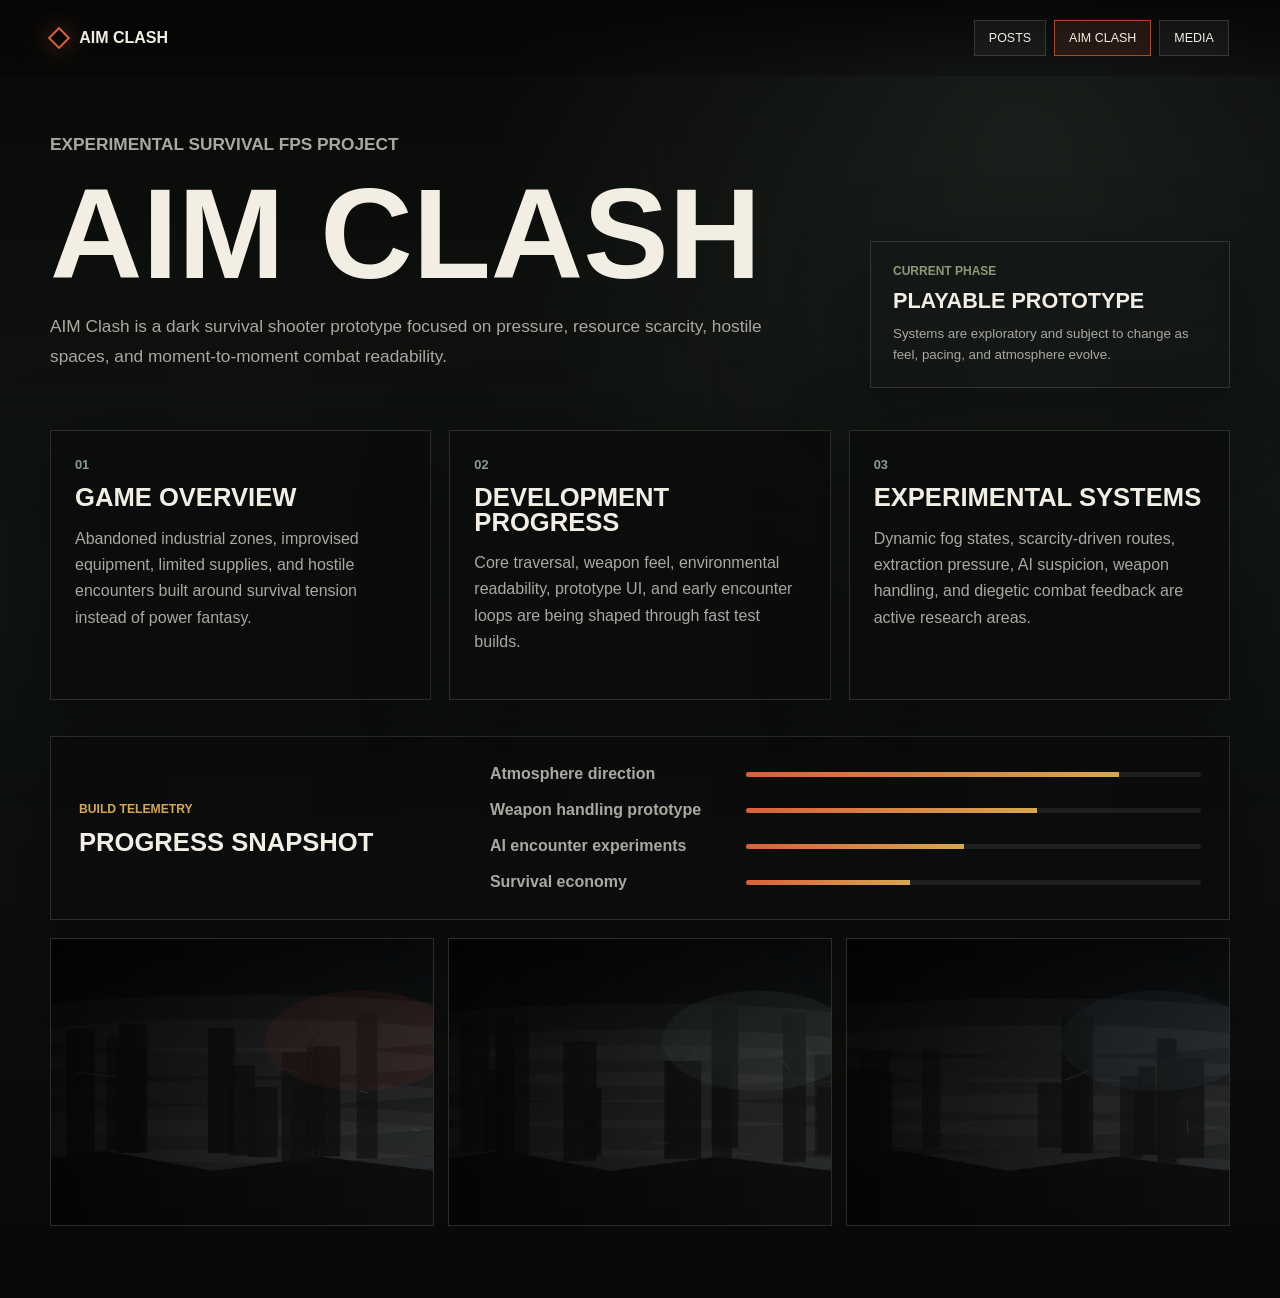
==== aimclash.html @ e30cd7a8 "Add files via upload" ====
<!DOCTYPE html>
<html lang="en">
<head>
  <meta charset="UTF-8">
  <meta name="viewport" content="width=device-width, initial-scale=1.0">
  <meta name="description" content="Overview and development progress for AIM Clash">
  <title>AIM Clash | Project Overview</title>
  <link rel="stylesheet" href="styles.css">
</head>
<body>
  <header class="site-header" data-nav>
    <a class="brand" href="index.html" aria-label="AIM Clash home">
      <span class="brand-mark"></span>
      <span>AIM Clash</span>
    </a>
    <button class="nav-toggle" type="button" aria-label="Open navigation" aria-expanded="false">
      <span></span>
      <span></span>
    </button>
    <nav class="site-nav" aria-label="Primary navigation">
      <a href="posts.html">Posts</a>
      <a href="aimclash.html">AIM Clash</a>
      <a href="media.html">Media</a>
    </nav>
  </header>

  <main class="page-shell">
    <section class="page-intro split">
      <div>
        <p class="kicker">Experimental survival FPS project</p>
        <h1>AIM Clash</h1>
        <p>AIM Clash is a dark survival shooter prototype focused on pressure, resource scarcity, hostile spaces, and moment-to-moment combat readability.</p>
      </div>
      <div class="signal-panel">
        <span>Current phase</span>
        <strong>Playable prototype</strong>
        <small>Systems are exploratory and subject to change as feel, pacing, and atmosphere evolve.</small>
      </div>
    </section>

    <section class="section-band">
      <div class="feature-grid">
        <article class="feature-card">
          <span class="card-number">01</span>
          <h2>Game Overview</h2>
          <p>Abandoned industrial zones, improvised equipment, limited supplies, and hostile encounters built around survival tension instead of power fantasy.</p>
        </article>
        <article class="feature-card">
          <span class="card-number">02</span>
          <h2>Development Progress</h2>
          <p>Core traversal, weapon feel, environmental readability, prototype UI, and early encounter loops are being shaped through fast test builds.</p>
        </article>
        <article class="feature-card">
          <span class="card-number">03</span>
          <h2>Experimental Systems</h2>
          <p>Dynamic fog states, scarcity-driven routes, extraction pressure, AI suspicion, weapon handling, and diegetic combat feedback are active research areas.</p>
        </article>
      </div>
    </section>

    <section class="progress-layout">
      <div>
        <p class="kicker">Build telemetry</p>
        <h2>Progress Snapshot</h2>
      </div>
      <div class="progress-list">
        <div class="progress-row">
          <span>Atmosphere direction</span>
          <meter value="82" min="0" max="100">82%</meter>
        </div>
        <div class="progress-row">
          <span>Weapon handling prototype</span>
          <meter value="64" min="0" max="100">64%</meter>
        </div>
        <div class="progress-row">
          <span>AI encounter experiments</span>
          <meter value="48" min="0" max="100">48%</meter>
        </div>
        <div class="progress-row">
          <span>Survival economy</span>
          <meter value="36" min="0" max="100">36%</meter>
        </div>
      </div>
    </section>

    <section class="screenshot-strip" aria-label="AIM Clash screenshots">
      <img src="assets/screen-checkpoint.jpg" alt="Foggy checkpoint concept scene">
      <img src="assets/screen-industrial-fog.jpg" alt="Industrial ruins concept scene">
      <img src="assets/screen-night-raid.jpg" alt="Night raid concept scene">
    </section>
  </main>

  <script src="app.js"></script>
</body>
</html>
---- styles.css ----
:root {
  color-scheme: dark;
  --bg: #070807;
  --bg-soft: #101412;
  --panel: rgba(19, 23, 21, 0.78);
  --panel-strong: rgba(11, 13, 12, 0.92);
  --line: rgba(224, 214, 188, 0.17);
  --text: #f2eee4;
  --muted: #aaa89f;
  --faint: #74766f;
  --ember: #d9613b;
  --amber: #d6a84f;
  --moss: #8b9a73;
  --steel: #879c9e;
  --shadow: 0 24px 80px rgba(0, 0, 0, 0.42);
  --header-height: 76px;
}

* {
  box-sizing: border-box;
}

html {
  min-height: 100%;
  background: var(--bg);
}

body {
  min-height: 100vh;
  margin: 0;
  font-family: Arial, Helvetica, sans-serif;
  color: var(--text);
  background:
    radial-gradient(circle at 80% 10%, rgba(133, 151, 141, 0.13), transparent 33rem),
    linear-gradient(180deg, #080907 0%, #111512 44%, #070807 100%);
  letter-spacing: 0;
}

body::before {
  position: fixed;
  inset: 0;
  z-index: -2;
  content: "";
  background-image: url("assets/hero-apocalypse.jpg");
  background-size: cover;
  background-position: center;
  opacity: 0.22;
  filter: saturate(0.72) contrast(1.08);
}

body::after {
  position: fixed;
  inset: 0;
  z-index: -1;
  pointer-events: none;
  content: "";
  background:
    linear-gradient(90deg, rgba(0, 0, 0, 0.72), transparent 33%, rgba(0, 0, 0, 0.42)),
    repeating-linear-gradient(0deg, rgba(255, 255, 255, 0.035) 0 1px, transparent 1px 5px);
  mix-blend-mode: normal;
}

a {
  color: inherit;
  text-decoration: none;
}

img {
  display: block;
  max-width: 100%;
}

.site-header {
  position: fixed;
  top: 0;
  left: 0;
  right: 0;
  z-index: 20;
  display: flex;
  align-items: center;
  justify-content: space-between;
  min-height: var(--header-height);
  padding: 18px clamp(18px, 4vw, 58px);
  background: linear-gradient(180deg, rgba(4, 5, 5, 0.86), rgba(4, 5, 5, 0.24));
  backdrop-filter: blur(14px);
}

.brand {
  display: inline-flex;
  align-items: center;
  gap: 12px;
  font-weight: 800;
  text-transform: uppercase;
}

.brand-mark {
  width: 16px;
  height: 16px;
  border: 2px solid var(--ember);
  transform: rotate(45deg);
  box-shadow: 0 0 24px rgba(217, 97, 59, 0.45);
}

.site-nav {
  display: flex;
  align-items: center;
  gap: 8px;
}

.site-nav a,
.button {
  border: 1px solid var(--line);
  background: rgba(255, 255, 255, 0.045);
  color: var(--text);
  transition: transform 180ms ease, border-color 180ms ease, background 180ms ease, color 180ms ease;
}

.site-nav a {
  padding: 10px 14px;
  font-size: 0.78rem;
  text-transform: uppercase;
}

.site-nav a:hover,
.site-nav a[aria-current="page"] {
  border-color: rgba(217, 97, 59, 0.7);
  background: rgba(217, 97, 59, 0.12);
}

.nav-toggle {
  display: none;
  width: 44px;
  height: 44px;
  border: 1px solid var(--line);
  background: rgba(255, 255, 255, 0.06);
}

.nav-toggle span {
  display: block;
  width: 18px;
  height: 2px;
  margin: 5px auto;
  background: var(--text);
}

.hero {
  position: relative;
  display: grid;
  grid-template-columns: minmax(0, 1fr) minmax(240px, 360px);
  align-items: end;
  min-height: 100vh;
  padding: min(18vh, 170px) clamp(20px, 5vw, 76px) clamp(28px, 7vw, 82px);
  overflow: hidden;
  background:
    linear-gradient(90deg, rgba(0, 0, 0, 0.78), rgba(0, 0, 0, 0.22) 54%, rgba(0, 0, 0, 0.62)),
    url("assets/hero-apocalypse.jpg") center / cover no-repeat;
}

.hero::after {
  position: absolute;
  inset: auto 0 0;
  height: 28vh;
  content: "";
  background: linear-gradient(0deg, rgba(7, 8, 7, 0.96), transparent);
}

.scanlines {
  position: absolute;
  inset: 0;
  pointer-events: none;
  background:
    radial-gradient(circle at 72% 28%, rgba(214, 168, 79, 0.11), transparent 22rem),
    repeating-linear-gradient(0deg, rgba(255, 255, 255, 0.03) 0 1px, transparent 1px 6px);
  opacity: 0.8;
}

.hero-content,
.hero-status {
  position: relative;
  z-index: 2;
}

.kicker {
  margin: 0 0 14px;
  color: var(--amber);
  font-size: 0.76rem;
  font-weight: 800;
  text-transform: uppercase;
}

h1,
h2 {
  margin: 0;
  line-height: 0.95;
  text-transform: uppercase;
}

h1 {
  max-width: 920px;
  font-size: clamp(4.6rem, 14vw, 12.6rem);
  font-weight: 900;
}

.subtitle {
  max-width: 760px;
  margin: 18px 0 0;
  color: #dfd7c8;
  font-size: clamp(1.15rem, 2.6vw, 2.2rem);
  font-weight: 700;
}

.hero-actions {
  display: flex;
  flex-wrap: wrap;
  gap: 12px;
  margin-top: 34px;
}

.button {
  display: inline-flex;
  align-items: center;
  justify-content: center;
  min-height: 48px;
  min-width: 132px;
  padding: 0 18px;
  font-weight: 800;
  text-transform: uppercase;
}

.button:hover {
  transform: translateY(-2px);
  border-color: rgba(217, 97, 59, 0.9);
  background: rgba(217, 97, 59, 0.16);
}

.button.primary {
  border-color: rgba(217, 97, 59, 0.9);
  background: var(--ember);
  color: #160b08;
}

.button.ghost {
  color: var(--muted);
}

.hero-status,
.signal-panel {
  border: 1px solid var(--line);
  background: var(--panel);
  box-shadow: var(--shadow);
}

.hero-status {
  display: grid;
  gap: 10px;
  padding: 22px;
  margin-bottom: 8px;
}

.hero-status span,
.signal-panel span {
  color: var(--moss);
  font-size: 0.75rem;
  font-weight: 800;
  text-transform: uppercase;
}

.hero-status strong,
.signal-panel strong {
  font-size: 1.35rem;
  text-transform: uppercase;
}

.hero-status small,
.signal-panel small {
  color: var(--muted);
  line-height: 1.55;
}

.page-shell {
  width: min(1180px, calc(100% - 36px));
  margin: 0 auto;
  padding: calc(var(--header-height) + 54px) 0 72px;
}

.page-intro {
  margin-bottom: 42px;
}

.page-intro.compact {
  max-width: 790px;
}

.page-intro.split {
  display: grid;
  grid-template-columns: minmax(0, 1fr) minmax(240px, 360px);
  gap: 28px;
  align-items: end;
}

.page-intro h1 {
  font-size: clamp(3.5rem, 11vw, 8rem);
}

.page-intro p {
  max-width: 760px;
  color: var(--muted);
  font-size: 1.08rem;
  line-height: 1.7;
}

.signal-panel {
  display: grid;
  gap: 10px;
  padding: 22px;
}

.posts-grid,
.feature-grid,
.media-grid {
  display: grid;
  gap: 18px;
}

.posts-grid {
  grid-template-columns: repeat(auto-fit, minmax(270px, 1fr));
}

.post-card,
.feature-card,
.media-item,
.trailer-slot,
.progress-layout {
  border: 1px solid var(--line);
  background: var(--panel-strong);
  box-shadow: var(--shadow);
}

.post-card {
  overflow: hidden;
  transition: transform 180ms ease, border-color 180ms ease;
}

.post-card:hover {
  transform: translateY(-4px);
  border-color: rgba(217, 97, 59, 0.55);
}

.post-card img {
  width: 100%;
  aspect-ratio: 16 / 9;
  object-fit: cover;
  filter: saturate(0.8) contrast(1.06);
}

.post-body {
  padding: 22px;
}

.post-body time {
  color: var(--amber);
  font-size: 0.78rem;
  font-weight: 800;
  text-transform: uppercase;
}

.post-body h2,
.feature-card h2,
.progress-layout h2,
.trailer-slot h2 {
  margin-top: 12px;
  font-size: clamp(1.3rem, 2vw, 1.9rem);
}

.post-body p,
.feature-card p,
.trailer-slot p {
  color: var(--muted);
  line-height: 1.65;
}

.section-band {
  margin: 36px 0;
}

.feature-grid {
  grid-template-columns: repeat(3, 1fr);
}

.feature-card {
  min-height: 270px;
  padding: 24px;
}

.card-number {
  color: var(--steel);
  font-size: 0.8rem;
  font-weight: 900;
}

.progress-layout {
  display: grid;
  grid-template-columns: 0.7fr 1.3fr;
  gap: 28px;
  align-items: center;
  padding: 28px;
  margin: 18px 0;
}

.progress-list {
  display: grid;
  gap: 18px;
}

.progress-row {
  display: grid;
  grid-template-columns: minmax(150px, 240px) 1fr;
  gap: 16px;
  align-items: center;
  color: var(--muted);
  font-weight: 700;
}

meter {
  width: 100%;
  height: 10px;
}

meter::-webkit-meter-bar {
  border: 0;
  background: rgba(255, 255, 255, 0.08);
}

meter::-webkit-meter-optimum-value {
  background: linear-gradient(90deg, var(--ember), var(--amber));
}

.screenshot-strip {
  display: grid;
  grid-template-columns: repeat(3, 1fr);
  gap: 14px;
  margin-top: 18px;
}

.screenshot-strip img {
  width: 100%;
  aspect-ratio: 4 / 3;
  object-fit: cover;
  border: 1px solid var(--line);
}

.media-grid {
  grid-template-columns: repeat(4, 1fr);
  grid-auto-flow: dense;
}

.media-item {
  position: relative;
  min-height: 260px;
  margin: 0;
  overflow: hidden;
}

.media-item.large {
  grid-column: span 2;
  grid-row: span 2;
}

.media-item.tall {
  grid-row: span 2;
}

.media-item img {
  width: 100%;
  height: 100%;
  min-height: 260px;
  object-fit: cover;
  transition: transform 260ms ease, filter 260ms ease;
  filter: saturate(0.72) contrast(1.1);
}

.media-item:hover img {
  transform: scale(1.04);
  filter: saturate(0.95) contrast(1.14);
}

.media-item figcaption {
  position: absolute;
  left: 0;
  right: 0;
  bottom: 0;
  padding: 18px;
  background: linear-gradient(0deg, rgba(0, 0, 0, 0.82), transparent);
  color: var(--text);
  font-weight: 800;
  text-transform: uppercase;
}

.trailer-slot {
  display: grid;
  grid-template-columns: 0.75fr 1.25fr;
  gap: 24px;
  align-items: center;
  padding: 24px;
  margin-top: 24px;
}

.video-frame {
  position: relative;
  aspect-ratio: 16 / 9;
  overflow: hidden;
  border: 1px solid var(--line);
  background: #050605;
}

.video-frame span {
  position: absolute;
  inset: 0;
  display: grid;
  place-items: center;
  width: 100%;
  height: 100%;
  color: var(--faint);
  font-weight: 800;
  text-transform: uppercase;
  background:
    linear-gradient(135deg, rgba(217, 97, 59, 0.12), transparent 32%),
    repeating-linear-gradient(45deg, rgba(255, 255, 255, 0.035) 0 1px, transparent 1px 12px);
}

@media (max-width: 860px) {
  .nav-toggle {
    display: block;
  }

  .site-nav {
    position: absolute;
    top: calc(100% - 8px);
    left: 18px;
    right: 18px;
    display: none;
    grid-template-columns: 1fr;
    padding: 10px;
    background: rgba(7, 8, 7, 0.96);
    border: 1px solid var(--line);
  }

  .nav-open .site-nav {
    display: grid;
  }

  .site-nav a {
    padding: 14px;
  }

  .hero,
  .page-intro.split,
  .progress-layout,
  .trailer-slot {
    grid-template-columns: 1fr;
  }

  .hero {
    align-items: end;
    padding-top: 128px;
  }

  .hero-status {
    margin-top: 42px;
  }

  .feature-grid,
  .screenshot-strip,
  .media-grid {
    grid-template-columns: 1fr;
  }

  .media-item.large,
  .media-item.tall {
    grid-column: auto;
    grid-row: auto;
  }
}

@media (max-width: 560px) {
  .page-shell {
    width: min(100% - 28px, 1180px);
    padding-bottom: 48px;
  }

  h1 {
    font-size: clamp(3.4rem, 19vw, 5.6rem);
  }

  .hero-actions {
    display: grid;
    grid-template-columns: 1fr;
  }

  .button {
    width: 100%;
  }

  .progress-row {
    grid-template-columns: 1fr;
    gap: 8px;
  }
}
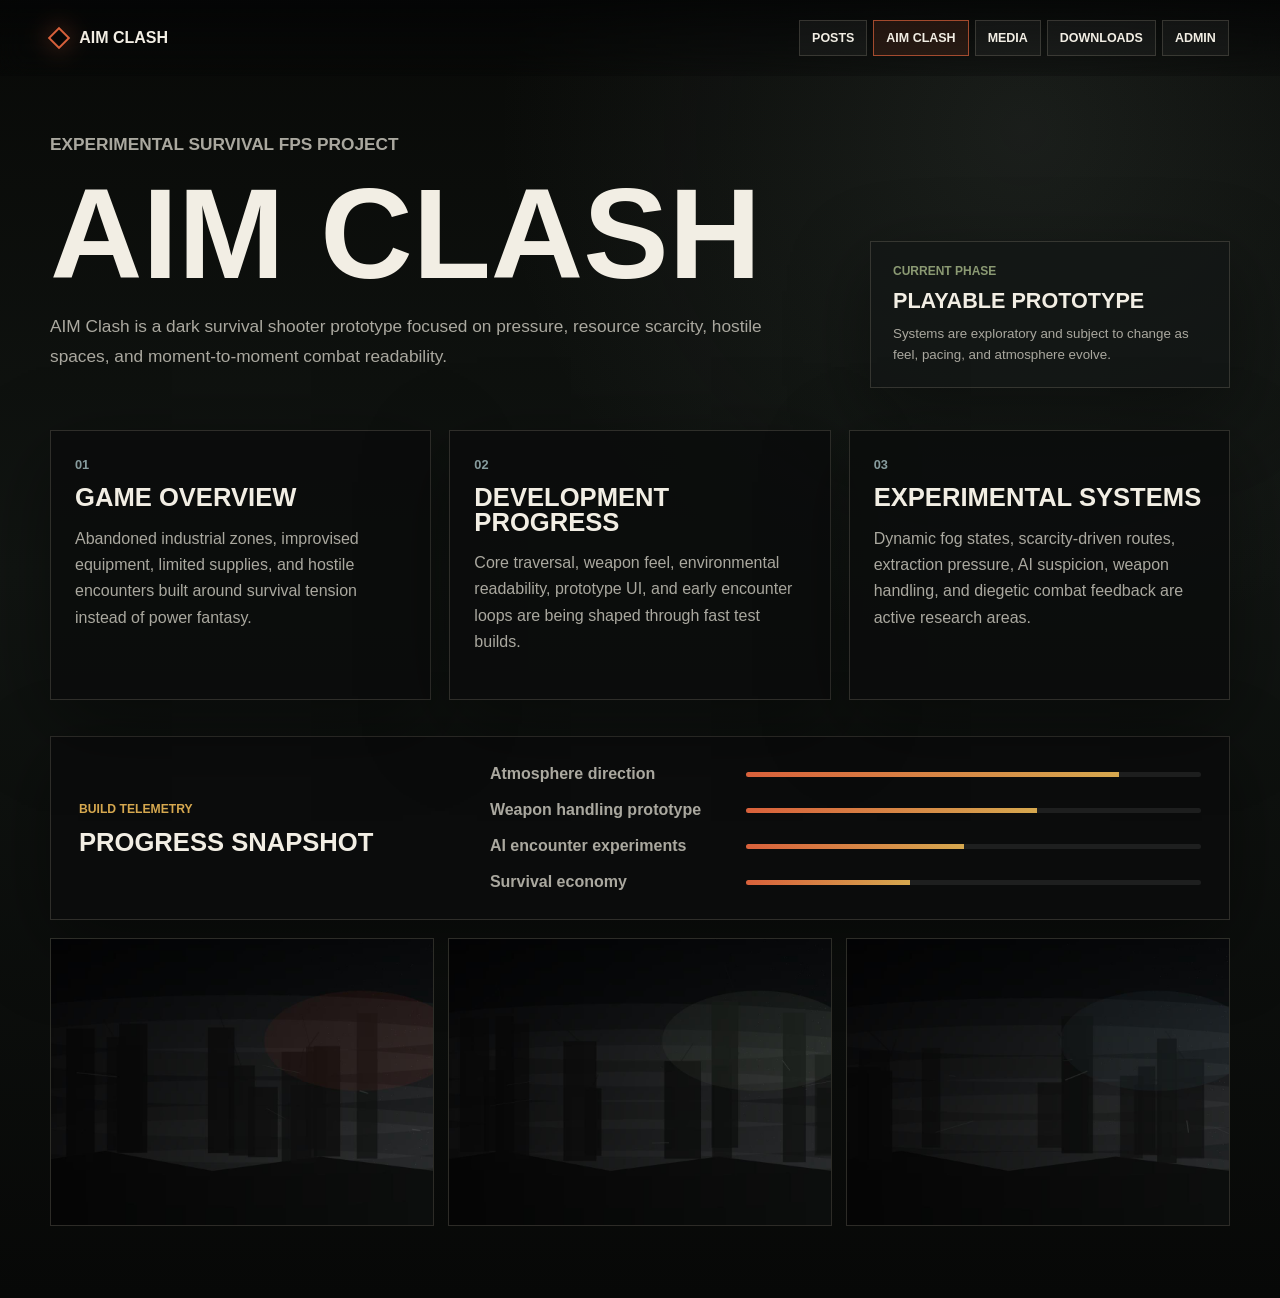
==== commit f0a67bb4: "Add files via upload" ====
--- a/aimclash.html
+++ b/aimclash.html
@@ -21,6 +21,8 @@
       <a href="posts.html">Posts</a>
       <a href="aimclash.html">AIM Clash</a>
       <a href="media.html">Media</a>
+      <a href="downloads.html">Downloads</a>
+      <a href="admin.html">Admin</a>
     </nav>
   </header>
 
--- a/styles.css
+++ b/styles.css
@@ -104,7 +104,7 @@
 .site-nav {
   display: flex;
   align-items: center;
-  gap: 8px;
+  gap: 6px;
 }
 
 .site-nav a,
@@ -116,9 +116,11 @@
 }
 
 .site-nav a {
-  padding: 10px 14px;
+  padding: 10px 12px;
   font-size: 0.78rem;
-  text-transform: uppercase;
+  font-weight: 800;
+  text-transform: uppercase;
+  white-space: nowrap;
 }
 
 .site-nav a:hover,
@@ -147,9 +149,10 @@
   position: relative;
   display: grid;
   grid-template-columns: minmax(0, 1fr) minmax(240px, 360px);
+  align-content: end;
   align-items: end;
   min-height: 100vh;
-  padding: min(18vh, 170px) clamp(20px, 5vw, 76px) clamp(28px, 7vw, 82px);
+  padding: calc(var(--header-height) + 42px) clamp(20px, 5vw, 76px) clamp(28px, 7vw, 82px);
   overflow: hidden;
   background:
     linear-gradient(90deg, rgba(0, 0, 0, 0.78), rgba(0, 0, 0, 0.22) 54%, rgba(0, 0, 0, 0.62)),
@@ -197,7 +200,7 @@
 
 h1 {
   max-width: 920px;
-  font-size: clamp(4.6rem, 14vw, 12.6rem);
+  font-size: clamp(4rem, 11.5vw, 10.5rem);
   font-weight: 900;
 }
 
@@ -221,10 +224,11 @@
   align-items: center;
   justify-content: center;
   min-height: 48px;
-  min-width: 132px;
+  min-width: 124px;
   padding: 0 18px;
   font-weight: 800;
   text-transform: uppercase;
+  text-align: center;
 }
 
 .button:hover {
@@ -317,7 +321,9 @@
 
 .posts-grid,
 .feature-grid,
-.media-grid {
+.media-grid,
+.download-grid,
+.admin-layout {
   display: grid;
   gap: 18px;
 }
@@ -329,6 +335,11 @@
 .post-card,
 .feature-card,
 .media-item,
+.download-card,
+.admin-panel,
+.admin-preview,
+.code-output-panel,
+.guide-panel,
 .trailer-slot,
 .progress-layout {
   border: 1px solid var(--line);
@@ -454,11 +465,44 @@
   grid-auto-flow: dense;
 }
 
+.filter-bar {
+  display: flex;
+  flex-wrap: wrap;
+  gap: 10px;
+  margin: -18px 0 24px;
+}
+
+.filter-button {
+  min-height: 42px;
+  padding: 0 14px;
+  border: 1px solid var(--line);
+  background: rgba(255, 255, 255, 0.045);
+  color: var(--muted);
+  font: inherit;
+  font-size: 0.78rem;
+  font-weight: 800;
+  text-transform: uppercase;
+  cursor: pointer;
+  transition: transform 180ms ease, border-color 180ms ease, background 180ms ease, color 180ms ease;
+}
+
+.filter-button:hover,
+.filter-button.active {
+  transform: translateY(-1px);
+  border-color: rgba(217, 97, 59, 0.72);
+  background: rgba(217, 97, 59, 0.13);
+  color: var(--text);
+}
+
 .media-item {
   position: relative;
   min-height: 260px;
   margin: 0;
   overflow: hidden;
+}
+
+.media-item[hidden] {
+  display: none;
 }
 
 .media-item.large {
@@ -496,6 +540,144 @@
   text-transform: uppercase;
 }
 
+.media-item figcaption span {
+  display: block;
+  margin-bottom: 6px;
+  color: var(--amber);
+  font-size: 0.68rem;
+}
+
+.download-grid {
+  grid-template-columns: 1.2fr 0.9fr 0.9fr;
+}
+
+.download-card {
+  display: grid;
+  align-content: space-between;
+  gap: 22px;
+  min-height: 280px;
+  padding: 24px;
+}
+
+.download-card.featured {
+  background:
+    linear-gradient(135deg, rgba(217, 97, 59, 0.18), transparent 44%),
+    var(--panel-strong);
+}
+
+.download-card h2,
+.guide-panel h2 {
+  margin-top: 12px;
+  font-size: clamp(1.3rem, 2vw, 2rem);
+}
+
+.download-card p,
+.guide-panel p {
+  color: var(--muted);
+  line-height: 1.65;
+}
+
+.download-card .button[aria-disabled="true"] {
+  pointer-events: none;
+  opacity: 0.68;
+}
+
+.guide-panel {
+  display: grid;
+  grid-template-columns: 0.6fr 1.4fr;
+  gap: 24px;
+  margin-top: 24px;
+  padding: 24px;
+}
+
+.admin-layout {
+  grid-template-columns: minmax(0, 1fr) minmax(280px, 420px);
+  align-items: start;
+}
+
+.admin-panel,
+.admin-preview,
+.code-output-panel {
+  padding: 24px;
+}
+
+.admin-panel {
+  display: grid;
+  gap: 18px;
+}
+
+.admin-panel label {
+  display: grid;
+  gap: 8px;
+}
+
+.admin-panel label span {
+  color: var(--amber);
+  font-size: 0.76rem;
+  font-weight: 800;
+  text-transform: uppercase;
+}
+
+.admin-panel input,
+.admin-panel textarea,
+.code-output-panel textarea {
+  width: 100%;
+  border: 1px solid var(--line);
+  background: rgba(0, 0, 0, 0.35);
+  color: var(--text);
+  font: inherit;
+  line-height: 1.5;
+  outline: none;
+}
+
+.admin-panel input {
+  min-height: 46px;
+  padding: 0 12px;
+}
+
+.admin-panel textarea,
+.code-output-panel textarea {
+  min-height: 150px;
+  padding: 12px;
+  resize: vertical;
+}
+
+.admin-panel input:focus,
+.admin-panel textarea:focus,
+.code-output-panel textarea:focus {
+  border-color: rgba(217, 97, 59, 0.82);
+  box-shadow: 0 0 0 3px rgba(217, 97, 59, 0.14);
+}
+
+.admin-actions {
+  display: flex;
+  flex-wrap: wrap;
+  gap: 10px;
+}
+
+.admin-note {
+  margin: 0;
+  color: var(--muted);
+  line-height: 1.55;
+}
+
+.admin-preview .post-card {
+  margin-top: 18px;
+}
+
+.code-output-panel {
+  display: grid;
+  grid-template-columns: 0.55fr 1.45fr;
+  gap: 24px;
+  margin-top: 24px;
+}
+
+.code-output-panel textarea {
+  min-height: 260px;
+  font-family: Consolas, "Courier New", monospace;
+  font-size: 0.92rem;
+}
+
 .trailer-slot {
   display: grid;
   grid-template-columns: 0.75fr 1.25fr;
@@ -526,6 +708,21 @@
   background:
     linear-gradient(135deg, rgba(217, 97, 59, 0.12), transparent 32%),
     repeating-linear-gradient(45deg, rgba(255, 255, 255, 0.035) 0 1px, transparent 1px 12px);
+}
+
+@media (max-width: 1080px) {
+  .site-header {
+    padding-inline: 20px;
+  }
+
+  .site-nav a {
+    padding-inline: 9px;
+    font-size: 0.72rem;
+  }
+
+  h1 {
+    font-size: clamp(3.8rem, 10vw, 7.2rem);
+  }
 }
 
 @media (max-width: 860px) {
@@ -571,7 +768,11 @@
 
   .feature-grid,
   .screenshot-strip,
-  .media-grid {
+  .media-grid,
+  .download-grid,
+  .admin-layout,
+  .code-output-panel,
+  .guide-panel {
     grid-template-columns: 1fr;
   }
 
